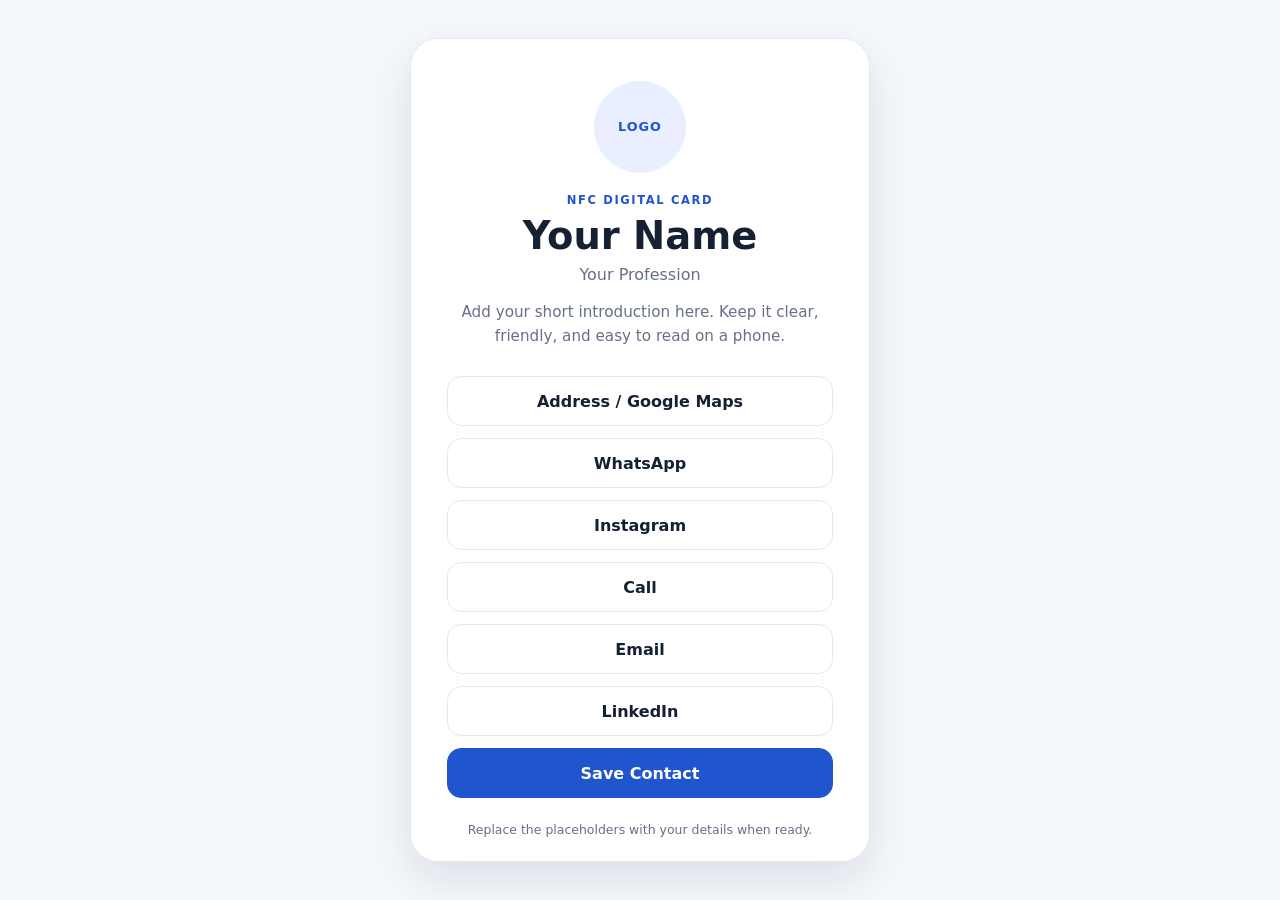
==== index.html @ 3ca11e67 "Add NFC card page template Add minimal mobile-first HTML/CSS/README structure with placeholders for " ====
<!doctype html>
<html lang="en">
  <head>
    <meta charset="utf-8" />
    <meta name="viewport" content="width=device-width, initial-scale=1" />
    <meta
      name="description"
      content="A mobile-first NFC digital business card template."
    />
    <title>NFC Digital Business Card</title>
    <link rel="stylesheet" href="style.css" />
  </head>
  <body>
    <main class="card" aria-labelledby="profile-name">
      <section class="profile" aria-label="Profile">
        <div class="profile-mark" aria-hidden="true">LOGO</div>
        <p class="eyebrow">NFC DIGITAL CARD</p>
        <h1 id="profile-name">Your Name</h1>
        <p class="role">Your Profession</p>
        <p class="intro">
          Add your short introduction here. Keep it clear, friendly, and easy to
          read on a phone.
        </p>
      </section>

      <nav class="links" aria-label="Contact links">
        <a class="link-button" href="#address">Address / Google Maps</a>
        <a class="link-button" href="#whatsapp">WhatsApp</a>
        <a class="link-button" href="#instagram">Instagram</a>
        <a class="link-button" href="#call">Call</a>
        <a class="link-button" href="#email">Email</a>
        <a class="link-button" href="#linkedin">LinkedIn</a>
        <a class="link-button link-button-primary" href="#save-contact">
          Save Contact
        </a>
      </nav>

      <footer class="footer">
        <p>Replace the placeholders with your details when ready.</p>
      </footer>
    </main>
  </body>
</html>
---- style.css ----
:root {
  color-scheme: light;
  --background: #f4f7fb;
  --card: #ffffff;
  --text: #162033;
  --muted: #667085;
  --border: #e4e9f0;
  --accent: #2155cd;
  --accent-dark: #173e9d;
  --shadow: 0 18px 45px rgba(20, 34, 62, 0.1);
  font-family: Inter, ui-sans-serif, system-ui, -apple-system, BlinkMacSystemFont,
    "Segoe UI", sans-serif;
}

* {
  box-sizing: border-box;
}

body {
  min-height: 100vh;
  margin: 0;
  padding: 20px;
  display: grid;
  place-items: center;
  background: var(--background);
  color: var(--text);
}

.card {
  width: min(100%, 460px);
  padding: 32px 20px 20px;
  background: var(--card);
  border: 1px solid var(--border);
  border-radius: 28px;
  box-shadow: var(--shadow);
  text-align: center;
}

.profile-mark {
  width: 92px;
  height: 92px;
  margin: 0 auto 20px;
  display: grid;
  place-items: center;
  border-radius: 50%;
  background: #e9efff;
  color: var(--accent);
  font-size: 0.8rem;
  font-weight: 800;
  letter-spacing: 0.08em;
}

.eyebrow {
  margin: 0 0 8px;
  color: var(--accent);
  font-size: 0.72rem;
  font-weight: 800;
  letter-spacing: 0.14em;
}

h1 {
  margin: 0;
  font-size: clamp(1.8rem, 8vw, 2.4rem);
  line-height: 1.1;
}

.role {
  margin: 8px 0 0;
  color: var(--muted);
  font-size: 1rem;
}

.intro {
  max-width: 34rem;
  margin: 16px auto 0;
  color: var(--muted);
  font-size: 0.95rem;
  line-height: 1.6;
}

.links {
  display: grid;
  gap: 12px;
  margin-top: 28px;
}

.link-button {
  min-height: 50px;
  display: grid;
  place-items: center;
  padding: 12px 16px;
  border: 1px solid var(--border);
  border-radius: 14px;
  color: var(--text);
  font-weight: 700;
  text-decoration: none;
  transition: border-color 160ms ease, background 160ms ease,
    transform 160ms ease;
}

.link-button:hover,
.link-button:focus-visible {
  border-color: var(--accent);
  background: #f6f8ff;
  transform: translateY(-1px);
}

.link-button:focus-visible {
  outline: 3px solid rgba(33, 85, 205, 0.25);
  outline-offset: 2px;
}

.link-button-primary {
  border-color: var(--accent);
  background: var(--accent);
  color: #ffffff;
}

.link-button-primary:hover,
.link-button-primary:focus-visible {
  border-color: var(--accent-dark);
  background: var(--accent-dark);
}

.footer {
  margin-top: 24px;
  color: var(--muted);
  font-size: 0.78rem;
}

.footer p {
  margin: 0;
}

@media (min-width: 520px) {
  body {
    padding: 32px;
  }

  .card {
    padding: 42px 36px 24px;
  }
}
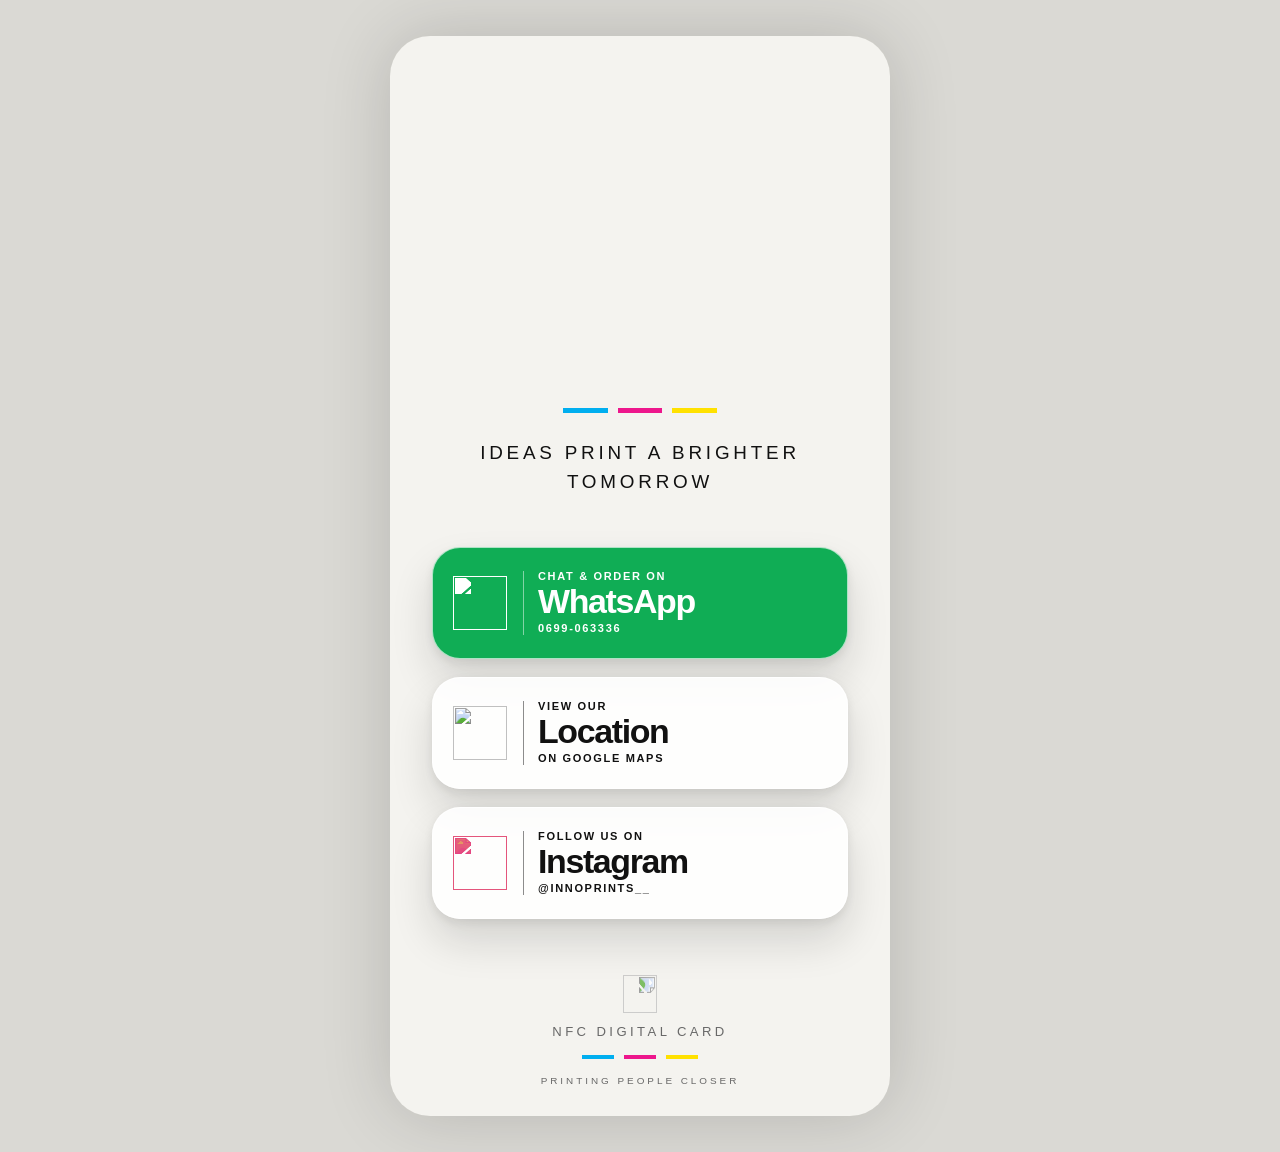
==== commit a5aa729d: "Build INNOPRINT NFC digital card" ====
--- a/index.html
+++ b/index.html
@@ -3,40 +3,128 @@
   <head>
     <meta charset="utf-8" />
     <meta name="viewport" content="width=device-width, initial-scale=1" />
+    <meta name="theme-color" content="#f4f3ef" />
     <meta
       name="description"
-      content="A mobile-first NFC digital business card template."
+      content="INNOPRINT stationery and print — WhatsApp catalogue and Google Maps location."
     />
-    <title>NFC Digital Business Card</title>
+    <title>INNOPRINT | Stationery &amp; Print</title>
+    <link
+      rel="icon"
+      type="image/svg+xml"
+      href="data:image/svg+xml,%3Csvg xmlns='http://www.w3.org/2000/svg' viewBox='0 0 64 64'%3E%3Crect width='64' height='64' rx='14' fill='%23131313'/%3E%3Cpath d='M20 14h20c8 0 14 6 14 14s-6 14-14 14H30v10H20V14zm10 9v10h10a5 5 0 0 0 0-10H30z' fill='%23fff'/%3E%3Crect x='10' y='14' width='5' height='12' fill='%2300aeef'/%3E%3Crect x='10' y='26' width='5' height='12' fill='%23ed168c'/%3E%3Crect x='10' y='38' width='5' height='12' fill='%23ffe100'/%3E%3C/svg%3E"
+    />
     <link rel="stylesheet" href="style.css" />
   </head>
   <body>
-    <main class="card" aria-labelledby="profile-name">
-      <section class="profile" aria-label="Profile">
-        <div class="profile-mark" aria-hidden="true">LOGO</div>
-        <p class="eyebrow">NFC DIGITAL CARD</p>
-        <h1 id="profile-name">Your Name</h1>
-        <p class="role">Your Profession</p>
-        <p class="intro">
-          Add your short introduction here. Keep it clear, friendly, and easy to
-          read on a phone.
-        </p>
-      </section>
+    <main class="digital-card" aria-labelledby="brand-name">
+      <header class="brand-header">
+        <div
+          class="brand-lockup"
+          role="img"
+          aria-label="INNOPRINT — Stationery and Print"
+        >
+          <img
+            src="assets/innoprint-reference.png"
+            alt=""
+            width="862"
+            height="1832"
+          />
+        </div>
 
-      <nav class="links" aria-label="Contact links">
-        <a class="link-button" href="#address">Address / Google Maps</a>
-        <a class="link-button" href="#whatsapp">WhatsApp</a>
-        <a class="link-button" href="#instagram">Instagram</a>
-        <a class="link-button" href="#call">Call</a>
-        <a class="link-button" href="#email">Email</a>
-        <a class="link-button" href="#linkedin">LinkedIn</a>
-        <a class="link-button link-button-primary" href="#save-contact">
-          Save Contact
+        <h1 id="brand-name" class="sr-only">INNOPRINT</h1>
+        <div class="cmyk-rule" aria-hidden="true">
+          <span></span><span></span><span></span>
+        </div>
+        <p class="tagline">IDEAS PRINT A BRIGHTER<br />TOMORROW</p>
+      </header>
+
+      <nav class="contact-actions" aria-label="INNOPRINT contact links">
+        <a
+          class="action action--whatsapp"
+          href="https://wa.me/212699063336"
+          target="_blank"
+          rel="noopener noreferrer"
+          aria-label="Chat with INNOPRINT on WhatsApp at 0699-063336"
+        >
+          <span class="action__icon" aria-hidden="true">
+            <img src="assets/whatsapp.svg" alt="" />
+          </span>
+          <span class="action__divider" aria-hidden="true"></span>
+          <span class="action__copy">
+            <span class="action__eyebrow">CHAT &amp; ORDER ON</span>
+            <strong>WhatsApp</strong>
+            <span class="action__detail">0699-063336</span>
+          </span>
+          <img
+            class="action__arrow"
+            src="assets/chevron-right.svg"
+            alt=""
+            aria-hidden="true"
+          />
         </a>
+
+        <a
+          class="action action--maps"
+          href="https://www.google.com/maps/place/INNOPRINT+%D9%85%D9%83%D8%AA%D8%A8%D8%A9%E2%80%AD/@33.8864855,-5.5997735,17z/data=!4m8!3m7!1s0xda05b1cb52793a7:0xec7a665050fba31a!8m2!3d33.8864811!4d-5.5971932!9m1!1b1!16s%2Fg%2F11yqqz21hw?entry=ttu&g_ep=EgoyMDI2MDkwOS4wIKXMDSoASAFQAw%3D%3D"
+          target="_blank"
+          rel="noopener noreferrer"
+          aria-label="View INNOPRINT on Google Maps"
+        >
+          <span class="action__icon" aria-hidden="true">
+            <img src="assets/google-maps.png" alt="" />
+          </span>
+          <span class="action__divider" aria-hidden="true"></span>
+          <span class="action__copy">
+            <span class="action__eyebrow">VIEW OUR</span>
+            <strong>Location</strong>
+            <span class="action__detail">ON GOOGLE MAPS</span>
+          </span>
+          <img
+            class="action__arrow"
+            src="assets/chevron-right.svg"
+            alt=""
+            aria-hidden="true"
+          />
+        </a>
+      <a
+        class="action action--instagram"
+        href="https://www.instagram.com/innoprints__?stkn=MTNsd2wyOThvazdjMQ=="
+        target="_blank"
+        rel="noopener noreferrer"
+        aria-label="Open the INNOPRINT Instagram profile"
+      >
+        <span class="action__icon" aria-hidden="true">
+          <img src="assets/instagram.svg" alt="" />
+        </span>
+        <span class="action__divider" aria-hidden="true"></span>
+        <span class="action__copy">
+          <span class="action__eyebrow">FOLLOW US ON</span>
+          <strong>Instagram</strong>
+          <span class="action__detail">@INNOPRINTS__</span>
+        </span>
+        <img
+          class="action__arrow"
+          src="assets/chevron-right.svg"
+          alt=""
+          aria-hidden="true"
+        />
+      </a>
+
       </nav>
 
-      <footer class="footer">
-        <p>Replace the placeholders with your details when ready.</p>
+      <footer class="card-footer">
+        <img
+          class="nfc-symbol"
+          src="assets/contactless.svg"
+          alt=""
+          aria-hidden="true"
+        />
+        <p>NFC DIGITAL CARD</p>
+        <div class="cmyk-rule cmyk-rule--small" aria-hidden="true">
+          <span></span><span></span><span></span>
+        </div>
+        <small>PRINTING PEOPLE CLOSER</small>
       </footer>
     </main>
   </body>
--- a/style.css
+++ b/style.css
@@ -1,143 +1,329 @@
 :root {
   color-scheme: light;
-  --background: #f4f7fb;
-  --card: #ffffff;
-  --text: #162033;
-  --muted: #667085;
-  --border: #e4e9f0;
-  --accent: #2155cd;
-  --accent-dark: #173e9d;
-  --shadow: 0 18px 45px rgba(20, 34, 62, 0.1);
-  font-family: Inter, ui-sans-serif, system-ui, -apple-system, BlinkMacSystemFont,
-    "Segoe UI", sans-serif;
+  --paper: #f4f3ef;
+  --ink: #111111;
+  --muted: #686868;
+  --cyan: #00aeef;
+  --magenta: #ed168c;
+  --yellow: #ffe100;
+  --whatsapp: #10ad55;
+  --whatsapp-dark: #078b40;
+  --shadow: 0 22px 42px rgba(20, 20, 20, 0.14),
+    0 4px 10px rgba(20, 20, 20, 0.08);
+  font-family: "Helvetica Neue", Arial, ui-sans-serif, system-ui, sans-serif;
 }
 
 * {
   box-sizing: border-box;
 }
 
+html {
+  min-width: 320px;
+  background: #dad9d4;
+}
+
 body {
   min-height: 100vh;
+  min-height: 100svh;
+  width: 100%;
   margin: 0;
-  padding: 20px;
   display: grid;
   place-items: center;
-  background: var(--background);
-  color: var(--text);
-}
-
-.card {
-  width: min(100%, 460px);
-  padding: 32px 20px 20px;
-  background: var(--card);
-  border: 1px solid var(--border);
+  overflow-x: hidden;
+  background: #dad9d4;
+  color: var(--ink);
+}
+
+a {
+  color: inherit;
+}
+
+.digital-card {
+  position: relative;
+  isolation: isolate;
+  width: 100%;
+  max-width: 500px;
+  min-height: 100vh;
+  min-height: 100svh;
+  padding: clamp(28px, 6vw, 46px) clamp(20px, 7vw, 42px) 30px;
+  overflow: hidden;
+  background-color: var(--paper);
+  box-shadow: 0 0 70px rgba(0, 0, 0, 0.16);
+  text-align: center;
+}
+
+.brand-header {
+  display: grid;
+  justify-items: center;
+}
+
+.brand-lockup {
+  position: relative;
+  width: min(100%, 370px);
+  height: clamp(320px, 84vw, 340px);
+  margin: -4px auto -14px;
+  overflow: hidden;
+}
+
+.brand-lockup img {
+  position: absolute;
+  top: clamp(-124px, -28vw, -108px);
+  left: 50%;
+  width: min(104vw, 430px);
+  max-width: none;
+  height: auto;
+  transform: translateX(-50%);
+  filter: contrast(1.04);
+}
+
+.cmyk-rule {
+  display: flex;
+  gap: 10px;
+  width: 154px;
+  height: 5px;
+  margin: 4px auto 0;
+}
+
+.cmyk-rule span {
+  flex: 1;
+}
+
+.cmyk-rule span:nth-child(1) {
+  background: var(--cyan);
+}
+
+.cmyk-rule span:nth-child(2) {
+  background: var(--magenta);
+}
+
+.cmyk-rule span:nth-child(3) {
+  background: var(--yellow);
+}
+
+.tagline {
+  margin: 25px 0 0;
+  font-size: clamp(0.98rem, 4.2vw, 1.18rem);
+  font-weight: 500;
+  line-height: 1.55;
+  letter-spacing: 0.2em;
+}
+
+.contact-actions {
+  display: grid;
+  gap: 18px;
+  margin-top: clamp(32px, 8vw, 50px);
+}
+
+.action {
+  position: relative;
+  min-height: 112px;
+  display: grid;
+  grid-template-columns: 58px 1px minmax(0, 1fr) 15px;
+  align-items: center;
+  gap: 14px;
+  padding: 18px;
+  border: 1px solid rgba(255, 255, 255, 0.66);
   border-radius: 28px;
   box-shadow: var(--shadow);
-  text-align: center;
-}
-
-.profile-mark {
-  width: 92px;
-  height: 92px;
-  margin: 0 auto 20px;
+  text-align: left;
+  text-decoration: none;
+  transition: transform 180ms ease, box-shadow 180ms ease, background 180ms ease;
+  -webkit-tap-highlight-color: transparent;
+}
+
+.action:hover {
+  transform: translateY(-3px);
+  box-shadow: 0 28px 50px rgba(20, 20, 20, 0.16),
+    0 7px 14px rgba(20, 20, 20, 0.1);
+}
+
+.action:active {
+  transform: translateY(0) scale(0.99);
+}
+
+.action:focus-visible {
+  outline: 4px solid rgba(0, 174, 239, 0.34);
+  outline-offset: 5px;
+}
+
+.action--whatsapp {
+  background: var(--whatsapp);
+  color: #ffffff;
+}
+
+.action--whatsapp:hover {
+  background: var(--whatsapp-dark);
+}
+
+.action--maps {
+  border-color: rgba(255, 255, 255, 0.96);
+  background: rgba(255, 255, 255, 0.88);
+  color: var(--ink);
+}
+
+.action--maps:hover {
+  background: #ffffff;
+}
+
+.action--instagram {
+  border-color: rgba(255, 255, 255, 0.96);
+  background: rgba(255, 255, 255, 0.88);
+  color: var(--ink);
+}
+
+.action--instagram:hover {
+  background: #ffffff;
+}
+
+.action--instagram .action__icon img {
+  filter: invert(23%) sepia(98%) saturate(3600%) hue-rotate(310deg)
+    brightness(91%) contrast(96%);
+}
+
+.action__icon {
   display: grid;
   place-items: center;
-  border-radius: 50%;
-  background: #e9efff;
-  color: var(--accent);
-  font-size: 0.8rem;
-  font-weight: 800;
-  letter-spacing: 0.08em;
-}
-
-.eyebrow {
-  margin: 0 0 8px;
-  color: var(--accent);
-  font-size: 0.72rem;
-  font-weight: 800;
-  letter-spacing: 0.14em;
-}
-
-h1 {
+}
+
+.action__icon img {
+  display: block;
+  width: 54px;
+  height: 54px;
+  object-fit: contain;
+}
+
+.action--whatsapp .action__icon img,
+.action--whatsapp .action__arrow {
+  filter: brightness(0) invert(1);
+}
+
+.action__divider {
+  width: 1px;
+  height: 64px;
+  background: currentColor;
+  opacity: 0.48;
+}
+
+.action__copy {
+  min-width: 0;
+  display: flex;
+  flex-direction: column;
+  justify-content: center;
+}
+
+.action__eyebrow,
+.action__detail {
+  font-size: 0.69rem;
+  font-weight: 600;
+  letter-spacing: 0.15em;
+  line-height: 1.25;
+}
+
+.action__copy strong {
+  margin: 2px 0 3px;
+  font-size: clamp(1.72rem, 7.5vw, 2.12rem);
+  line-height: 0.98;
+  letter-spacing: -0.04em;
+}
+
+.action__arrow {
+  width: 14px;
+  height: 24px;
+}
+
+.card-footer {
+  display: grid;
+  justify-items: center;
+  margin-top: clamp(34px, 9vw, 58px);
+  color: var(--muted);
+}
+
+.nfc-symbol {
+  width: 38px;
+  height: 34px;
+  margin-bottom: 13px;
+  opacity: 0.76;
+  transform: rotate(90deg);
+}
+
+.card-footer p {
   margin: 0;
-  font-size: clamp(1.8rem, 8vw, 2.4rem);
-  line-height: 1.1;
-}
-
-.role {
-  margin: 8px 0 0;
-  color: var(--muted);
-  font-size: 1rem;
-}
-
-.intro {
-  max-width: 34rem;
-  margin: 16px auto 0;
-  color: var(--muted);
-  font-size: 0.95rem;
-  line-height: 1.6;
-}
-
-.links {
-  display: grid;
-  gap: 12px;
-  margin-top: 28px;
-}
-
-.link-button {
-  min-height: 50px;
-  display: grid;
-  place-items: center;
-  padding: 12px 16px;
-  border: 1px solid var(--border);
-  border-radius: 14px;
-  color: var(--text);
-  font-weight: 700;
-  text-decoration: none;
-  transition: border-color 160ms ease, background 160ms ease,
-    transform 160ms ease;
-}
-
-.link-button:hover,
-.link-button:focus-visible {
-  border-color: var(--accent);
-  background: #f6f8ff;
-  transform: translateY(-1px);
-}
-
-.link-button:focus-visible {
-  outline: 3px solid rgba(33, 85, 205, 0.25);
-  outline-offset: 2px;
-}
-
-.link-button-primary {
-  border-color: var(--accent);
-  background: var(--accent);
-  color: #ffffff;
-}
-
-.link-button-primary:hover,
-.link-button-primary:focus-visible {
-  border-color: var(--accent-dark);
-  background: var(--accent-dark);
-}
-
-.footer {
-  margin-top: 24px;
-  color: var(--muted);
-  font-size: 0.78rem;
-}
-
-.footer p {
-  margin: 0;
-}
-
-@media (min-width: 520px) {
+  font-size: 0.82rem;
+  font-weight: 500;
+  letter-spacing: 0.26em;
+}
+
+.cmyk-rule--small {
+  width: 116px;
+  height: 4px;
+  margin-top: 16px;
+}
+
+.card-footer small {
+  margin-top: 16px;
+  font-size: 0.62rem;
+  font-weight: 500;
+  letter-spacing: 0.3em;
+}
+
+.sr-only {
+  position: absolute;
+  width: 1px;
+  height: 1px;
+  padding: 0;
+  margin: -1px;
+  overflow: hidden;
+  clip: rect(0, 0, 0, 0);
+  white-space: nowrap;
+  border: 0;
+}
+
+@media (max-width: 480px) {
+  .digital-card {
+    padding-inline: 16px;
+  }
+
+  .brand-lockup {
+    height: 330px;
+  }
+
+  .action {
+    min-height: 104px;
+    grid-template-columns: 54px 1px minmax(0, 1fr) 13px;
+    gap: 12px;
+    padding: 16px;
+    border-radius: 24px;
+  }
+
+  .action__icon img {
+    width: 50px;
+    height: 50px;
+  }
+
+  .action__copy strong {
+    font-size: 1.68rem;
+  }
+
+  .action__eyebrow,
+  .action__detail {
+    font-size: 0.62rem;
+    letter-spacing: 0.12em;
+  }
+}
+
+@media (min-width: 620px) {
   body {
-    padding: 32px;
-  }
-
-  .card {
-    padding: 42px 36px 24px;
-  }
-}
+    padding-block: 36px;
+  }
+
+  .digital-card {
+    min-height: 900px;
+    border-radius: 40px;
+  }
+}
+
+@media (prefers-reduced-motion: reduce) {
+  .action {
+    transition: none;
+  }
+}
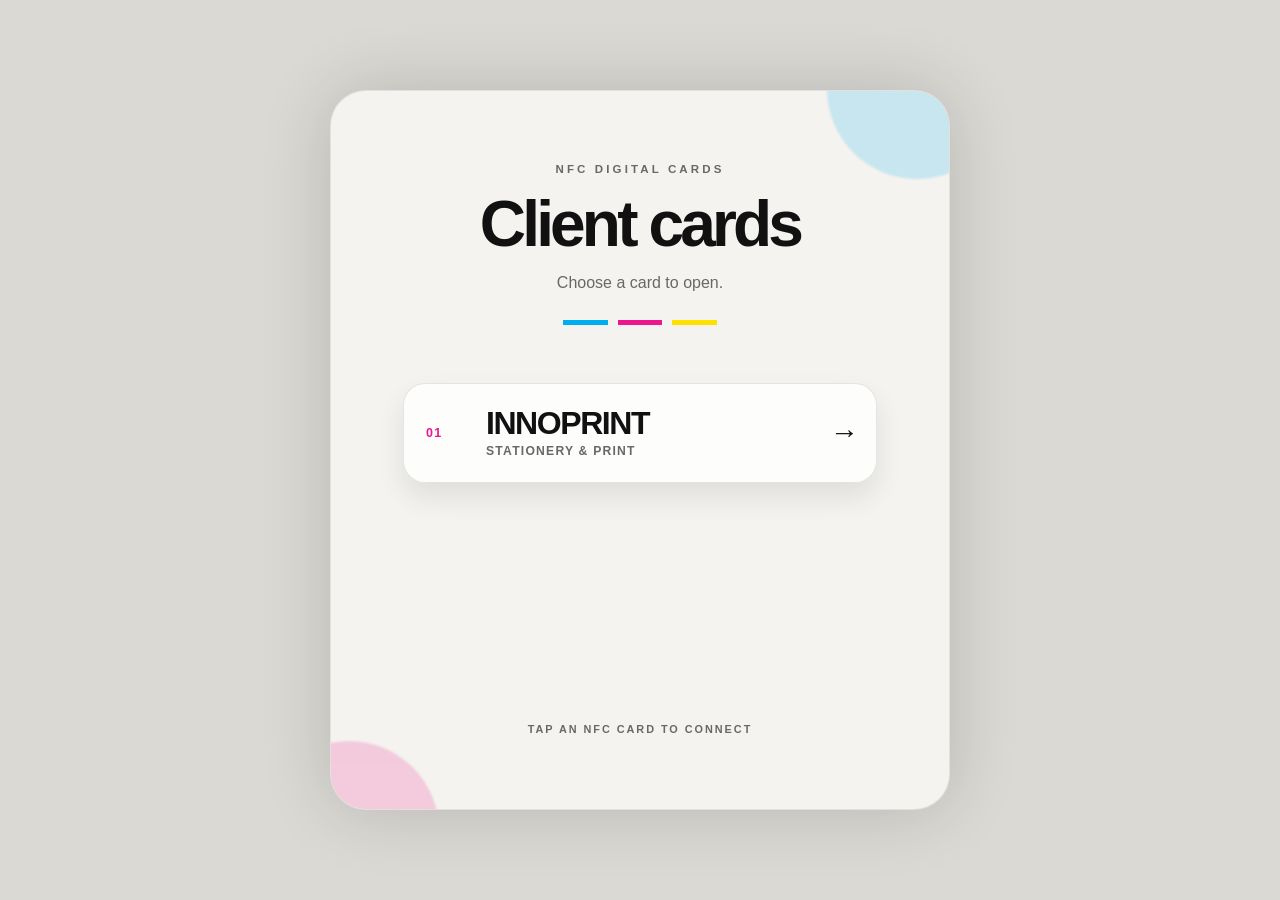
==== commit a2081eae: "Create client card directory structure" ====
--- a/index.html
+++ b/index.html
@@ -6,9 +6,9 @@
     <meta name="theme-color" content="#f4f3ef" />
     <meta
       name="description"
-      content="INNOPRINT stationery and print — WhatsApp catalogue and Google Maps location."
+      content="A collection of NFC digital cards for client businesses."
     />
-    <title>INNOPRINT | Stationery &amp; Print</title>
+    <title>NFC Client Cards</title>
     <link
       rel="icon"
       type="image/svg+xml"
@@ -17,114 +17,29 @@
     <link rel="stylesheet" href="style.css" />
   </head>
   <body>
-    <main class="digital-card" aria-labelledby="brand-name">
-      <header class="brand-header">
-        <div
-          class="brand-lockup"
-          role="img"
-          aria-label="INNOPRINT — Stationery and Print"
-        >
-          <img
-            src="assets/innoprint-reference.png"
-            alt=""
-            width="862"
-            height="1832"
-          />
-        </div>
-
-        <h1 id="brand-name" class="sr-only">INNOPRINT</h1>
+    <main class="directory-shell" aria-labelledby="directory-title">
+      <header class="directory-header">
+        <p class="directory-kicker">NFC DIGITAL CARDS</p>
+        <h1 id="directory-title">Client cards</h1>
+        <p class="directory-intro">Choose a card to open.</p>
         <div class="cmyk-rule" aria-hidden="true">
           <span></span><span></span><span></span>
         </div>
-        <p class="tagline">IDEAS PRINT A BRIGHTER<br />TOMORROW</p>
       </header>
 
-      <nav class="contact-actions" aria-label="INNOPRINT contact links">
-        <a
-          class="action action--whatsapp"
-          href="https://wa.me/212699063336"
-          target="_blank"
-          rel="noopener noreferrer"
-          aria-label="Chat with INNOPRINT on WhatsApp at 0699-063336"
-        >
-          <span class="action__icon" aria-hidden="true">
-            <img src="assets/whatsapp.svg" alt="" />
+      <nav class="client-list" aria-label="Client cards">
+        <a class="client-link" href="clients/innoprint/">
+          <span class="client-link__index" aria-hidden="true">01</span>
+          <span class="client-link__copy">
+            <strong>INNOPRINT</strong>
+            <small>Stationery &amp; Print</small>
           </span>
-          <span class="action__divider" aria-hidden="true"></span>
-          <span class="action__copy">
-            <span class="action__eyebrow">CHAT &amp; ORDER ON</span>
-            <strong>WhatsApp</strong>
-            <span class="action__detail">0699-063336</span>
-          </span>
-          <img
-            class="action__arrow"
-            src="assets/chevron-right.svg"
-            alt=""
-            aria-hidden="true"
-          />
+          <span class="client-link__arrow" aria-hidden="true">&#8594;</span>
         </a>
-
-        <a
-          class="action action--maps"
-          href="https://www.google.com/maps/place/INNOPRINT+%D9%85%D9%83%D8%AA%D8%A8%D8%A9%E2%80%AD/@33.8864855,-5.5997735,17z/data=!4m8!3m7!1s0xda05b1cb52793a7:0xec7a665050fba31a!8m2!3d33.8864811!4d-5.5971932!9m1!1b1!16s%2Fg%2F11yqqz21hw?entry=ttu&g_ep=EgoyMDI2MDkwOS4wIKXMDSoASAFQAw%3D%3D"
-          target="_blank"
-          rel="noopener noreferrer"
-          aria-label="View INNOPRINT on Google Maps"
-        >
-          <span class="action__icon" aria-hidden="true">
-            <img src="assets/google-maps.png" alt="" />
-          </span>
-          <span class="action__divider" aria-hidden="true"></span>
-          <span class="action__copy">
-            <span class="action__eyebrow">VIEW OUR</span>
-            <strong>Location</strong>
-            <span class="action__detail">ON GOOGLE MAPS</span>
-          </span>
-          <img
-            class="action__arrow"
-            src="assets/chevron-right.svg"
-            alt=""
-            aria-hidden="true"
-          />
-        </a>
-      <a
-        class="action action--instagram"
-        href="https://www.instagram.com/innoprints__?stkn=MTNsd2wyOThvazdjMQ=="
-        target="_blank"
-        rel="noopener noreferrer"
-        aria-label="Open the INNOPRINT Instagram profile"
-      >
-        <span class="action__icon" aria-hidden="true">
-          <img src="assets/instagram.svg" alt="" />
-        </span>
-        <span class="action__divider" aria-hidden="true"></span>
-        <span class="action__copy">
-          <span class="action__eyebrow">FOLLOW US ON</span>
-          <strong>Instagram</strong>
-          <span class="action__detail">@INNOPRINTS__</span>
-        </span>
-        <img
-          class="action__arrow"
-          src="assets/chevron-right.svg"
-          alt=""
-          aria-hidden="true"
-        />
-      </a>
-
       </nav>
 
-      <footer class="card-footer">
-        <img
-          class="nfc-symbol"
-          src="assets/contactless.svg"
-          alt=""
-          aria-hidden="true"
-        />
-        <p>NFC DIGITAL CARD</p>
-        <div class="cmyk-rule cmyk-rule--small" aria-hidden="true">
-          <span></span><span></span><span></span>
-        </div>
-        <small>PRINTING PEOPLE CLOSER</small>
+      <footer class="directory-footer">
+        <small>Tap an NFC card to connect</small>
       </footer>
     </main>
   </body>
--- a/style.css
+++ b/style.css
@@ -52,6 +52,156 @@
   text-align: center;
 }
 
+.directory-shell {
+  position: relative;
+  isolation: isolate;
+  width: min(100% - 32px, 620px);
+  min-height: min(720px, calc(100svh - 32px));
+  display: flex;
+  flex-direction: column;
+  justify-content: center;
+  padding: clamp(34px, 8vw, 72px);
+  overflow: hidden;
+  border: 1px solid rgba(17, 17, 17, 0.08);
+  border-radius: 36px;
+  background: var(--paper);
+  box-shadow: 0 0 70px rgba(0, 0, 0, 0.16);
+}
+
+.directory-shell::before,
+.directory-shell::after {
+  position: absolute;
+  z-index: -1;
+  width: 180px;
+  height: 180px;
+  border-radius: 50%;
+  content: "";
+  opacity: 0.18;
+  filter: blur(1px);
+}
+
+.directory-shell::before {
+  top: -92px;
+  right: -58px;
+  background: var(--cyan);
+}
+
+.directory-shell::after {
+  bottom: -112px;
+  left: -72px;
+  background: var(--magenta);
+}
+
+.directory-header {
+  text-align: center;
+}
+
+.directory-kicker {
+  margin: 0 0 18px;
+  color: var(--muted);
+  font-size: 0.72rem;
+  font-weight: 700;
+  letter-spacing: 0.27em;
+}
+
+.directory-header h1 {
+  margin: 0;
+  font-size: clamp(2.35rem, 8vw, 4rem);
+  line-height: 0.98;
+  letter-spacing: -0.06em;
+}
+
+.directory-intro {
+  margin: 18px 0 0;
+  color: var(--muted);
+  font-size: 1rem;
+}
+
+.directory-header .cmyk-rule {
+  margin-top: 28px;
+}
+
+.client-list {
+  display: grid;
+  gap: 14px;
+  margin-top: clamp(38px, 8vw, 58px);
+}
+
+.client-link {
+  display: grid;
+  grid-template-columns: 44px minmax(0, 1fr) 24px;
+  align-items: center;
+  gap: 16px;
+  min-height: 100px;
+  padding: 20px 22px;
+  border: 1px solid rgba(17, 17, 17, 0.1);
+  border-radius: 22px;
+  background: rgba(255, 255, 255, 0.78);
+  box-shadow: 0 14px 28px rgba(20, 20, 20, 0.09);
+  text-decoration: none;
+  transition: transform 180ms ease, box-shadow 180ms ease,
+    background 180ms ease;
+}
+
+.client-link:hover {
+  transform: translateY(-3px);
+  background: #ffffff;
+  box-shadow: 0 20px 34px rgba(20, 20, 20, 0.13);
+}
+
+.client-link:focus-visible {
+  outline: 4px solid rgba(0, 174, 239, 0.34);
+  outline-offset: 5px;
+}
+
+.client-link__index {
+  color: var(--magenta);
+  font-size: 0.78rem;
+  font-weight: 800;
+  letter-spacing: 0.1em;
+}
+
+.client-link__copy {
+  display: flex;
+  min-width: 0;
+  flex-direction: column;
+  gap: 5px;
+}
+
+.client-link__copy strong {
+  font-size: clamp(1.45rem, 5vw, 2rem);
+  line-height: 1;
+  letter-spacing: -0.045em;
+}
+
+.client-link__copy small {
+  color: var(--muted);
+  font-size: 0.76rem;
+  font-weight: 600;
+  letter-spacing: 0.1em;
+  text-transform: uppercase;
+}
+
+.client-link__arrow {
+  color: var(--ink);
+  font-size: 1.8rem;
+  line-height: 1;
+}
+
+.directory-footer {
+  margin-top: auto;
+  padding-top: 42px;
+  color: var(--muted);
+  text-align: center;
+}
+
+.directory-footer small {
+  font-size: 0.68rem;
+  font-weight: 600;
+  letter-spacing: 0.18em;
+  text-transform: uppercase;
+}
+
 .brand-header {
   display: grid;
   justify-items: center;
